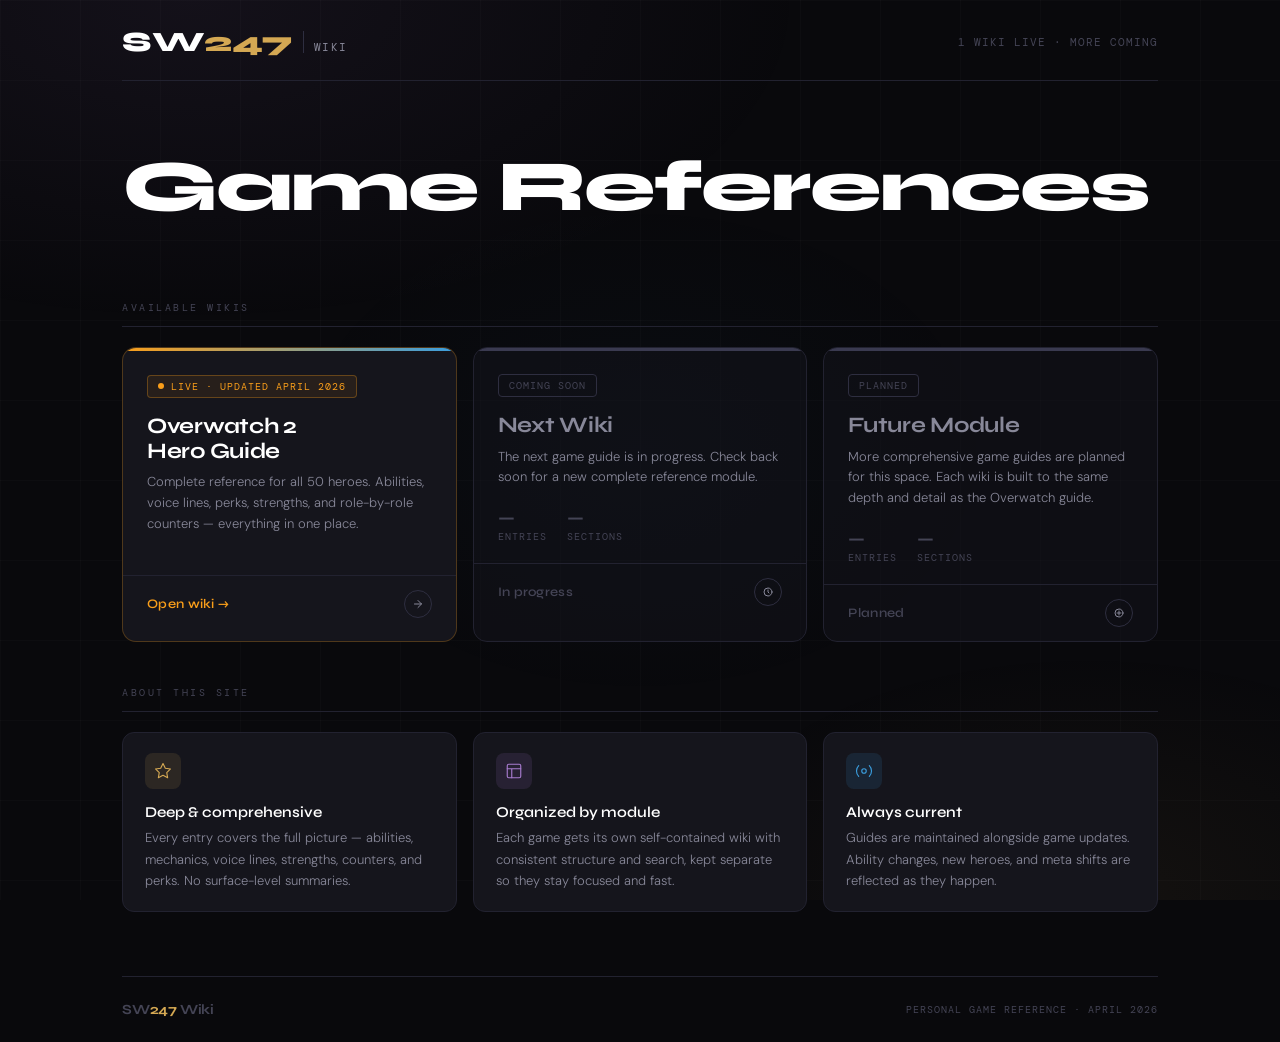
==== index.html @ a2075c65 "Rename sw247-wiki-hub.html to index.html rename hub to index" ====
<!DOCTYPE html>
<html lang="en">
<head>
<meta charset="UTF-8">
<meta name="viewport" content="width=device-width, initial-scale=1.0">
<title>SW247 Wiki — Game Guides Hub</title>
<link rel="preconnect" href="https://fonts.googleapis.com">
<link href="https://fonts.googleapis.com/css2?family=Syne:wght@400;500;600;700;800&family=DM+Sans:ital,wght@0,300;0,400;0,500;1,300;1,400&family=DM+Mono:wght@400;500&display=swap" rel="stylesheet">
<style>
*,*::before,*::after{box-sizing:border-box;margin:0;padding:0}

:root{
  --bg:#09090c;
  --surface:#111116;
  --card:#15151c;
  --card-hover:#1a1a24;
  --border:#222230;
  --border2:#2e2e40;
  --text:#e2e2ec;
  --muted:#888899;
  --faint:#444455;
  --accent:#d4a853;
  --accent2:#a87cd0;

  /* game colors */
  --ow-orange:#f99e1a;
  --ow-blue:#3b9ede;
  --coming-soon:#3a3a50;
}

body{
  font-family:'DM Sans',sans-serif;
  background:var(--bg);
  color:var(--text);
  min-height:100vh;
  overflow-x:hidden;
}

/* ── BACKGROUND TEXTURE ── */
body::before{
  content:'';
  position:fixed;
  inset:0;
  background:
    radial-gradient(ellipse 80% 60% at 15% 0%, rgba(168,124,208,0.07) 0%, transparent 60%),
    radial-gradient(ellipse 60% 50% at 85% 100%, rgba(212,168,83,0.06) 0%, transparent 55%),
    radial-gradient(ellipse 40% 40% at 50% 50%, rgba(59,158,222,0.03) 0%, transparent 70%);
  pointer-events:none;
  z-index:0;
}

/* ── GRID LINES ── */
body::after{
  content:'';
  position:fixed;
  inset:0;
  background-image:
    linear-gradient(rgba(255,255,255,0.018) 1px, transparent 1px),
    linear-gradient(90deg, rgba(255,255,255,0.018) 1px, transparent 1px);
  background-size:80px 80px;
  pointer-events:none;
  z-index:0;
}

/* ── LAYOUT ── */
.wrap{
  position:relative;
  z-index:1;
  max-width:1100px;
  margin:0 auto;
  padding:0 32px;
}

/* ── HEADER ── */
.site-header{
  border-bottom:1px solid var(--border);
  padding:28px 0 24px;
  display:flex;
  align-items:center;
  justify-content:space-between;
  gap:24px;
  flex-wrap:wrap;
}

.logo{
  display:flex;
  align-items:baseline;
  gap:10px;
}

.logo-mark{
  font-family:'Syne',sans-serif;
  font-size:28px;
  font-weight:800;
  letter-spacing:-0.5px;
  color:#fff;
  line-height:1;
}

.logo-mark span{
  color:var(--accent);
}

.logo-divider{
  width:1px;
  height:22px;
  background:var(--border2);
  align-self:center;
}

.logo-subtitle{
  font-family:'DM Mono',monospace;
  font-size:11px;
  font-weight:400;
  color:var(--muted);
  letter-spacing:1.5px;
  text-transform:uppercase;
}

.header-meta{
  display:flex;
  align-items:center;
  gap:20px;
}

.wiki-count{
  font-family:'DM Mono',monospace;
  font-size:11px;
  color:var(--faint);
  letter-spacing:1px;
  text-transform:uppercase;
}

/* ── HERO SECTION ── */
.hero{
  padding:72px 0 56px;
  position:relative;
}

.hero-eyebrow{
  font-family:'DM Mono',monospace;
  font-size:11px;
  letter-spacing:2px;
  text-transform:uppercase;
  color:var(--accent);
  margin-bottom:20px;
}

.hero-heading{
  font-family:'Syne',sans-serif;
  font-size:clamp(42px, 6vw, 72px);
  font-weight:800;
  line-height:0.95;
  letter-spacing:-2px;
  color:#fff;
  margin-bottom:24px;
}

.hero-heading em{
  font-style:normal;
  color:var(--muted);
}

.hero-body{
  font-size:16px;
  color:var(--muted);
  max-width:520px;
  line-height:1.7;
  font-weight:300;
}

/* ── SECTION LABEL ── */
.section-label{
  font-family:'DM Mono',monospace;
  font-size:10px;
  letter-spacing:2.5px;
  text-transform:uppercase;
  color:var(--faint);
  margin-bottom:20px;
  padding-bottom:12px;
  border-bottom:1px solid var(--border);
  display:flex;
  align-items:center;
  gap:12px;
}

.section-label::after{
  content:'';
  flex:1;
}

/* ── WIKI GRID ── */
.wikis-section{
  padding-bottom:32px;
}

.wiki-grid{
  display:grid;
  grid-template-columns:repeat(auto-fill, minmax(300px, 1fr));
  gap:16px;
}

/* ── WIKI CARD (active) ── */
.wiki-card{
  background:var(--card);
  border:1px solid var(--border);
  border-radius:14px;
  overflow:hidden;
  text-decoration:none;
  display:block;
  transition:border-color 0.2s, transform 0.2s, background 0.2s;
  position:relative;
  cursor:pointer;
}

.wiki-card:hover{
  background:var(--card-hover);
  transform:translateY(-3px);
}

.wiki-card--ow{
  border-color:rgba(249,158,26,0.25);
}

.wiki-card--ow:hover{
  border-color:rgba(249,158,26,0.55);
}

.wiki-card--ow .card-accent-bar{
  background:linear-gradient(90deg, var(--ow-orange), var(--ow-blue));
}

.card-accent-bar{
  height:3px;
  width:100%;
}

.card-inner{
  padding:22px 24px 20px;
}

.card-game-tag{
  display:inline-flex;
  align-items:center;
  gap:7px;
  font-family:'DM Mono',monospace;
  font-size:10px;
  letter-spacing:1px;
  text-transform:uppercase;
  padding:4px 10px;
  border-radius:4px;
  border:1px solid;
  margin-bottom:16px;
}

.card-game-tag--ow{
  color:var(--ow-orange);
  border-color:rgba(249,158,26,0.3);
  background:rgba(249,158,26,0.08);
}

.tag-dot{
  width:6px;
  height:6px;
  border-radius:50%;
  background:currentColor;
  animation:pulse 2.2s ease-in-out infinite;
}

@keyframes pulse{
  0%,100%{opacity:1;transform:scale(1)}
  50%{opacity:0.5;transform:scale(0.75)}
}

.card-title{
  font-family:'Syne',sans-serif;
  font-size:22px;
  font-weight:700;
  color:#fff;
  line-height:1.15;
  letter-spacing:-0.3px;
  margin-bottom:8px;
}

.card-description{
  font-size:13px;
  color:var(--muted);
  line-height:1.6;
  font-weight:300;
  margin-bottom:20px;
}

.card-stats{
  display:flex;
  gap:20px;
  flex-wrap:wrap;
}

.card-stat{
  display:flex;
  flex-direction:column;
  gap:2px;
}

.card-stat-value{
  font-family:'Syne',sans-serif;
  font-size:20px;
  font-weight:700;
  color:#fff;
  line-height:1;
}

.card-stat-label{
  font-family:'DM Mono',monospace;
  font-size:10px;
  letter-spacing:1px;
  text-transform:uppercase;
  color:var(--faint);
}

.card-footer{
  border-top:1px solid var(--border);
  padding:14px 24px;
  display:flex;
  align-items:center;
  justify-content:space-between;
}

.card-cta{
  font-family:'Syne',sans-serif;
  font-size:13px;
  font-weight:600;
  letter-spacing:0.3px;
}

.wiki-card--ow .card-cta{
  color:var(--ow-orange);
}

.card-arrow{
  width:28px;
  height:28px;
  border-radius:50%;
  border:1px solid var(--border2);
  display:flex;
  align-items:center;
  justify-content:center;
  transition:border-color 0.2s, transform 0.2s;
}

.wiki-card:hover .card-arrow{
  transform:translate(2px, -2px);
}

.wiki-card--ow:hover .card-arrow{
  border-color:rgba(249,158,26,0.4);
}

.card-arrow svg{
  width:12px;
  height:12px;
  stroke:var(--muted);
  fill:none;
  stroke-width:2;
  stroke-linecap:round;
  stroke-linejoin:round;
}

/* ── COMING SOON CARDS ── */
.wiki-card--soon{
  background:rgba(21,21,28,0.5);
  border-color:var(--border);
  cursor:default;
  pointer-events:none;
}

.wiki-card--soon:hover{
  transform:none;
  background:rgba(21,21,28,0.5);
}

.wiki-card--soon .card-accent-bar{
  background:var(--coming-soon);
}

.soon-badge{
  display:inline-flex;
  align-items:center;
  gap:7px;
  font-family:'DM Mono',monospace;
  font-size:10px;
  letter-spacing:1px;
  text-transform:uppercase;
  padding:4px 10px;
  border-radius:4px;
  border:1px solid var(--border2);
  color:var(--faint);
  background:transparent;
  margin-bottom:16px;
}

.wiki-card--soon .card-title{
  color:var(--muted);
}

.wiki-card--soon .card-stat-value{
  color:var(--faint);
}

.wiki-card--soon .card-cta{
  color:var(--faint);
}

/* ── ABOUT SECTION ── */
.about-section{
  padding:12px 0 64px;
}

.about-grid{
  display:grid;
  grid-template-columns:1fr 1fr 1fr;
  gap:16px;
}

@media(max-width:680px){
  .about-grid{grid-template-columns:1fr}
}

.about-block{
  background:var(--card);
  border:1px solid var(--border);
  border-radius:12px;
  padding:20px 22px;
}

.about-icon{
  width:36px;
  height:36px;
  border-radius:8px;
  display:flex;
  align-items:center;
  justify-content:center;
  margin-bottom:14px;
}

.about-icon svg{
  width:18px;
  height:18px;
  stroke:currentColor;
  fill:none;
  stroke-width:1.5;
  stroke-linecap:round;
  stroke-linejoin:round;
}

.about-icon--gold{background:rgba(212,168,83,0.12);color:var(--accent)}
.about-icon--purple{background:rgba(168,124,208,0.12);color:var(--accent2)}
.about-icon--blue{background:rgba(59,158,222,0.12);color:var(--ow-blue)}

.about-title{
  font-family:'Syne',sans-serif;
  font-size:15px;
  font-weight:600;
  color:#fff;
  margin-bottom:6px;
}

.about-body{
  font-size:13px;
  color:var(--muted);
  line-height:1.65;
  font-weight:300;
}

/* ── FOOTER ── */
footer{
  border-top:1px solid var(--border);
  padding:24px 0;
  display:flex;
  align-items:center;
  justify-content:space-between;
  flex-wrap:wrap;
  gap:12px;
}

.footer-brand{
  font-family:'Syne',sans-serif;
  font-size:14px;
  font-weight:700;
  color:var(--faint);
  letter-spacing:-0.2px;
}

.footer-brand span{color:var(--accent)}

.footer-note{
  font-family:'DM Mono',monospace;
  font-size:10px;
  letter-spacing:1px;
  text-transform:uppercase;
  color:var(--faint);
}

/* ── SCROLL REVEAL ── */
.reveal{
  opacity:0;
  transform:translateY(20px);
  transition:opacity 0.5s ease, transform 0.5s ease;
}

.reveal.visible{
  opacity:1;
  transform:none;
}

/* stagger delays */
.reveal:nth-child(1){transition-delay:0s}
.reveal:nth-child(2){transition-delay:0.07s}
.reveal:nth-child(3){transition-delay:0.14s}
.reveal:nth-child(4){transition-delay:0.21s}
.reveal:nth-child(5){transition-delay:0.28s}
.reveal:nth-child(6){transition-delay:0.35s}

</style>
</head>
<body>

<div class="wrap">

  <!-- HEADER -->
  <header class="site-header">
    <div class="logo">
      <div class="logo-mark">SW<span>247</span></div>
      <div class="logo-divider"></div>
      <div class="logo-subtitle">Wiki</div>
    </div>
    <div class="header-meta">
      <div class="wiki-count">1 wiki live · more coming</div>
    </div>
  </header>

  <!-- HERO -->
  <section class="hero">
    <h1 class="hero-heading">Game References</h1>
  </section>

  <!-- WIKIS -->
  <section class="wikis-section">
    <div class="section-label">Available Wikis</div>

    <div class="wiki-grid">

      <!-- OVERWATCH — LIVE -->
      <a class="wiki-card wiki-card--ow reveal" href="overwatch_hero_guide_full.html">
        <div class="card-accent-bar"></div>
        <div class="card-inner">
          <div class="card-game-tag card-game-tag--ow">
            <span class="tag-dot"></span>
            Live · Updated April 2026
          </div>
          <div class="card-title">Overwatch 2<br>Hero Guide</div>
          <div class="card-description">Complete reference for all 50 heroes. Abilities, voice lines, perks, strengths, and role-by-role counters — everything in one place.</div>
        </div>
        <div class="card-footer">
          <span class="card-cta">Open wiki →</span>
          <div class="card-arrow">
            <svg viewBox="0 0 24 24"><line x1="5" y1="12" x2="19" y2="12"/><polyline points="12 5 19 12 12 19"/></svg>
          </div>
        </div>
      </a>

      <!-- COMING SOON SLOTS -->
      <div class="wiki-card wiki-card--soon reveal">
        <div class="card-accent-bar"></div>
        <div class="card-inner">
          <div class="soon-badge">Coming soon</div>
          <div class="card-title">Next Wiki</div>
          <div class="card-description">The next game guide is in progress. Check back soon for a new complete reference module.</div>
          <div class="card-stats">
            <div class="card-stat">
              <span class="card-stat-value">—</span>
              <span class="card-stat-label">Entries</span>
            </div>
            <div class="card-stat">
              <span class="card-stat-value">—</span>
              <span class="card-stat-label">Sections</span>
            </div>
          </div>
        </div>
        <div class="card-footer">
          <span class="card-cta">In progress</span>
          <div class="card-arrow">
            <svg viewBox="0 0 24 24"><circle cx="12" cy="12" r="8"/><polyline points="12 8 12 12 14 14"/></svg>
          </div>
        </div>
      </div>

      <div class="wiki-card wiki-card--soon reveal">
        <div class="card-accent-bar"></div>
        <div class="card-inner">
          <div class="soon-badge">Planned</div>
          <div class="card-title">Future Module</div>
          <div class="card-description">More comprehensive game guides are planned for this space. Each wiki is built to the same depth and detail as the Overwatch guide.</div>
          <div class="card-stats">
            <div class="card-stat">
              <span class="card-stat-value">—</span>
              <span class="card-stat-label">Entries</span>
            </div>
            <div class="card-stat">
              <span class="card-stat-value">—</span>
              <span class="card-stat-label">Sections</span>
            </div>
          </div>
        </div>
        <div class="card-footer">
          <span class="card-cta">Planned</span>
          <div class="card-arrow">
            <svg viewBox="0 0 24 24"><circle cx="12" cy="12" r="8"/><line x1="12" y1="8" x2="12" y2="16"/><line x1="8" y1="12" x2="16" y2="12"/></svg>
          </div>
        </div>
      </div>

    </div>
  </section>

  <!-- ABOUT -->
  <section class="about-section">
    <div class="section-label">About this site</div>
    <div class="about-grid">

      <div class="about-block reveal">
        <div class="about-icon about-icon--gold">
          <svg viewBox="0 0 24 24"><path d="M12 2L15.09 8.26L22 9.27L17 14.14L18.18 21.02L12 17.77L5.82 21.02L7 14.14L2 9.27L8.91 8.26L12 2Z"/></svg>
        </div>
        <div class="about-title">Deep & comprehensive</div>
        <div class="about-body">Every entry covers the full picture — abilities, mechanics, voice lines, strengths, counters, and perks. No surface-level summaries.</div>
      </div>

      <div class="about-block reveal">
        <div class="about-icon about-icon--purple">
          <svg viewBox="0 0 24 24"><rect x="3" y="3" width="18" height="18" rx="2"/><path d="M3 9h18M9 21V9"/></svg>
        </div>
        <div class="about-title">Organized by module</div>
        <div class="about-body">Each game gets its own self-contained wiki with consistent structure and search, kept separate so they stay focused and fast.</div>
      </div>

      <div class="about-block reveal">
        <div class="about-icon about-icon--blue">
          <svg viewBox="0 0 24 24"><circle cx="12" cy="12" r="3"/><path d="M19.07 4.93a10 10 0 0 1 0 14.14M4.93 4.93a10 10 0 0 0 0 14.14"/></svg>
        </div>
        <div class="about-title">Always current</div>
        <div class="about-body">Guides are maintained alongside game updates. Ability changes, new heroes, and meta shifts are reflected as they happen.</div>
      </div>

    </div>
  </section>

  <!-- FOOTER -->
  <footer>
    <div class="footer-brand">SW<span>247</span> Wiki</div>
    <div class="footer-note">Personal game reference · April 2026</div>
  </footer>

</div><!-- /wrap -->

<script>
const obs = new IntersectionObserver(entries => {
  entries.forEach(e => {
    if(e.isIntersecting) e.target.classList.add('visible');
  });
},{threshold:0.1});
document.querySelectorAll('.reveal').forEach(el => obs.observe(el));
</script>

</body>
</html>
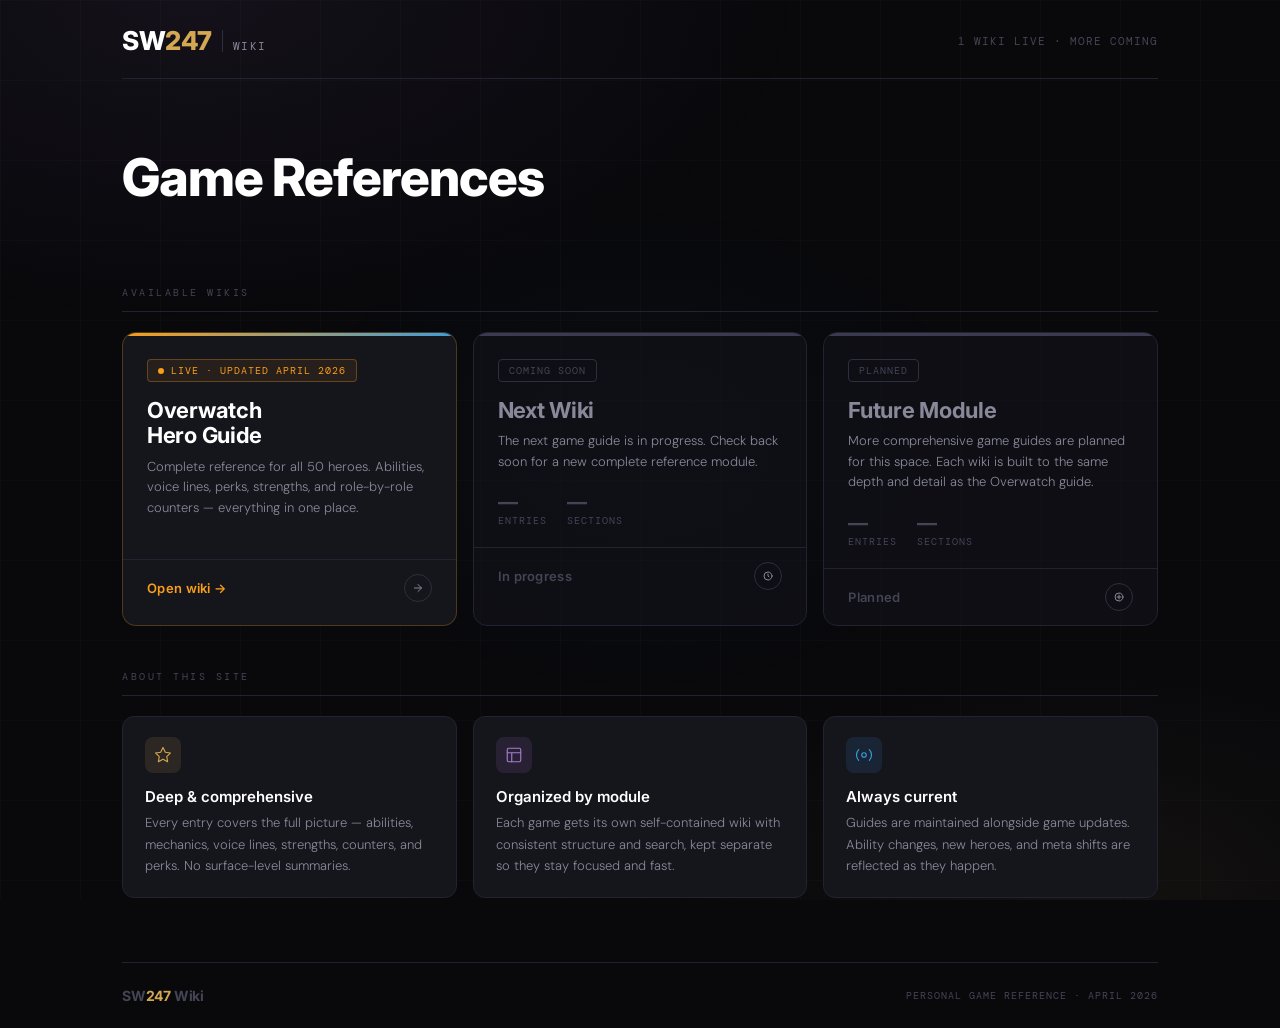
==== commit f0e20f4c: "Update index.html" ====
--- a/index.html
+++ b/index.html
@@ -5,7 +5,7 @@
 <meta name="viewport" content="width=device-width, initial-scale=1.0">
 <title>SW247 Wiki — Game Guides Hub</title>
 <link rel="preconnect" href="https://fonts.googleapis.com">
-<link href="https://fonts.googleapis.com/css2?family=Syne:wght@400;500;600;700;800&family=DM+Sans:ital,wght@0,300;0,400;0,500;1,300;1,400&family=DM+Mono:wght@400;500&display=swap" rel="stylesheet">
+<link href="https://fonts.googleapis.com/css2?family=Inter:wght@400;500;600;700;800&family=DM+Sans:ital,wght@0,300;0,400;0,500;1,300;1,400&family=DM+Mono:wght@400;500&display=swap" rel="stylesheet">
 <style>
 *,*::before,*::after{box-sizing:border-box;margin:0;padding:0}
 
@@ -89,8 +89,8 @@
 }
 
 .logo-mark{
-  font-family:'Syne',sans-serif;
-  font-size:28px;
+  font-family:'Inter',sans-serif;
+  font-size:26px;
   font-weight:800;
   letter-spacing:-0.5px;
   color:#fff;
@@ -147,11 +147,11 @@
 }
 
 .hero-heading{
-  font-family:'Syne',sans-serif;
-  font-size:clamp(42px, 6vw, 72px);
+  font-family:'Inter',sans-serif;
+  font-size:clamp(32px, 4.5vw, 52px);
   font-weight:800;
-  line-height:0.95;
-  letter-spacing:-2px;
+  line-height:1.05;
+  letter-spacing:-1px;
   color:#fff;
   margin-bottom:24px;
 }
@@ -273,7 +273,7 @@
 }
 
 .card-title{
-  font-family:'Syne',sans-serif;
+  font-family:'Inter',sans-serif;
   font-size:22px;
   font-weight:700;
   color:#fff;
@@ -303,7 +303,7 @@
 }
 
 .card-stat-value{
-  font-family:'Syne',sans-serif;
+  font-family:'Inter',sans-serif;
   font-size:20px;
   font-weight:700;
   color:#fff;
@@ -327,7 +327,7 @@
 }
 
 .card-cta{
-  font-family:'Syne',sans-serif;
+  font-family:'Inter',sans-serif;
   font-size:13px;
   font-weight:600;
   letter-spacing:0.3px;
@@ -458,7 +458,7 @@
 .about-icon--blue{background:rgba(59,158,222,0.12);color:var(--ow-blue)}
 
 .about-title{
-  font-family:'Syne',sans-serif;
+  font-family:'Inter',sans-serif;
   font-size:15px;
   font-weight:600;
   color:#fff;
@@ -484,7 +484,7 @@
 }
 
 .footer-brand{
-  font-family:'Syne',sans-serif;
+  font-family:'Inter',sans-serif;
   font-size:14px;
   font-weight:700;
   color:var(--faint);
@@ -558,7 +558,7 @@
             <span class="tag-dot"></span>
             Live · Updated April 2026
           </div>
-          <div class="card-title">Overwatch 2<br>Hero Guide</div>
+          <div class="card-title">Overwatch<br>Hero Guide</div>
           <div class="card-description">Complete reference for all 50 heroes. Abilities, voice lines, perks, strengths, and role-by-role counters — everything in one place.</div>
         </div>
         <div class="card-footer">
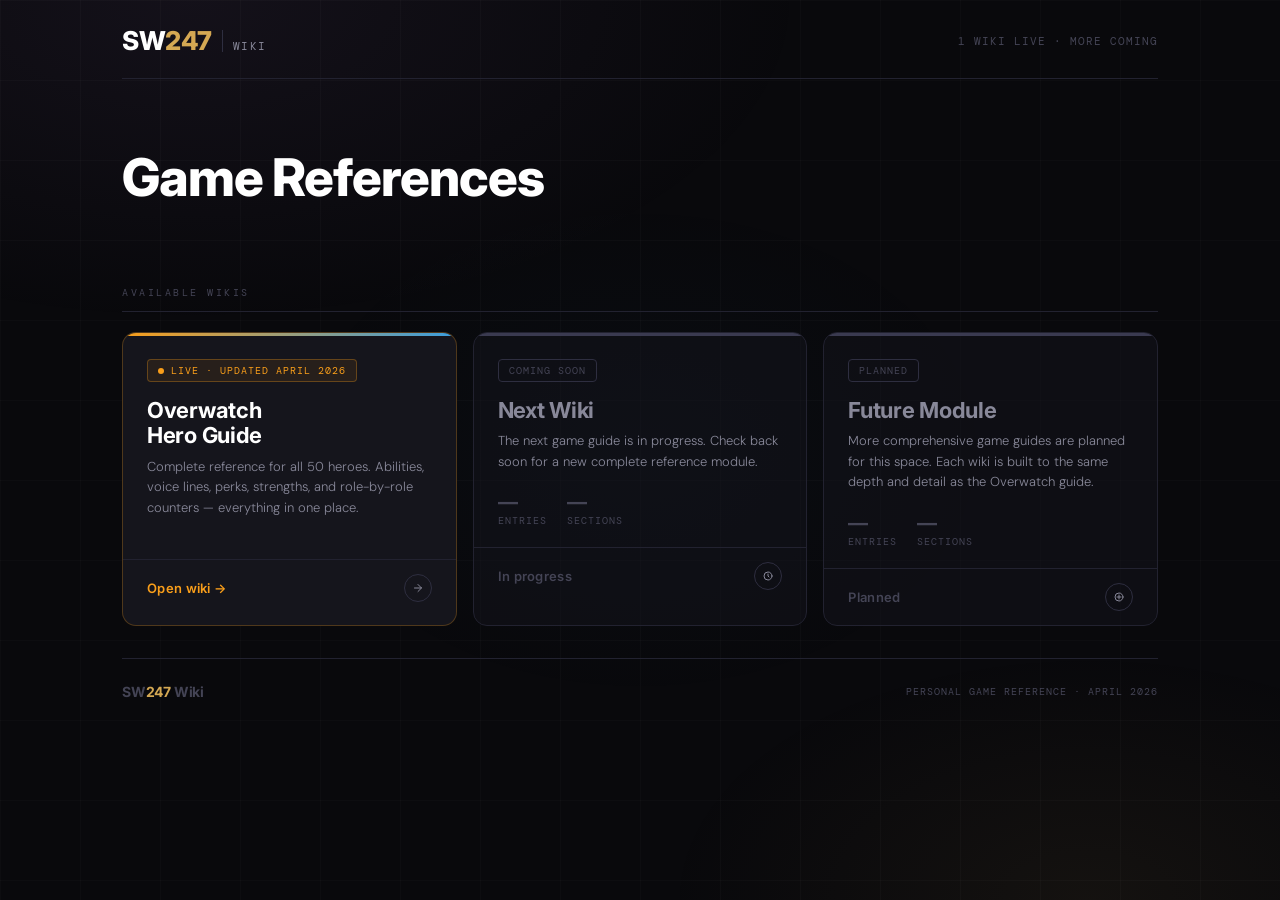
==== commit 93568dfe: "Update index.html" ====
--- a/index.html
+++ b/index.html
@@ -623,37 +623,6 @@
     </div>
   </section>
 
-  <!-- ABOUT -->
-  <section class="about-section">
-    <div class="section-label">About this site</div>
-    <div class="about-grid">
-
-      <div class="about-block reveal">
-        <div class="about-icon about-icon--gold">
-          <svg viewBox="0 0 24 24"><path d="M12 2L15.09 8.26L22 9.27L17 14.14L18.18 21.02L12 17.77L5.82 21.02L7 14.14L2 9.27L8.91 8.26L12 2Z"/></svg>
-        </div>
-        <div class="about-title">Deep & comprehensive</div>
-        <div class="about-body">Every entry covers the full picture — abilities, mechanics, voice lines, strengths, counters, and perks. No surface-level summaries.</div>
-      </div>
-
-      <div class="about-block reveal">
-        <div class="about-icon about-icon--purple">
-          <svg viewBox="0 0 24 24"><rect x="3" y="3" width="18" height="18" rx="2"/><path d="M3 9h18M9 21V9"/></svg>
-        </div>
-        <div class="about-title">Organized by module</div>
-        <div class="about-body">Each game gets its own self-contained wiki with consistent structure and search, kept separate so they stay focused and fast.</div>
-      </div>
-
-      <div class="about-block reveal">
-        <div class="about-icon about-icon--blue">
-          <svg viewBox="0 0 24 24"><circle cx="12" cy="12" r="3"/><path d="M19.07 4.93a10 10 0 0 1 0 14.14M4.93 4.93a10 10 0 0 0 0 14.14"/></svg>
-        </div>
-        <div class="about-title">Always current</div>
-        <div class="about-body">Guides are maintained alongside game updates. Ability changes, new heroes, and meta shifts are reflected as they happen.</div>
-      </div>
-
-    </div>
-  </section>
 
   <!-- FOOTER -->
   <footer>
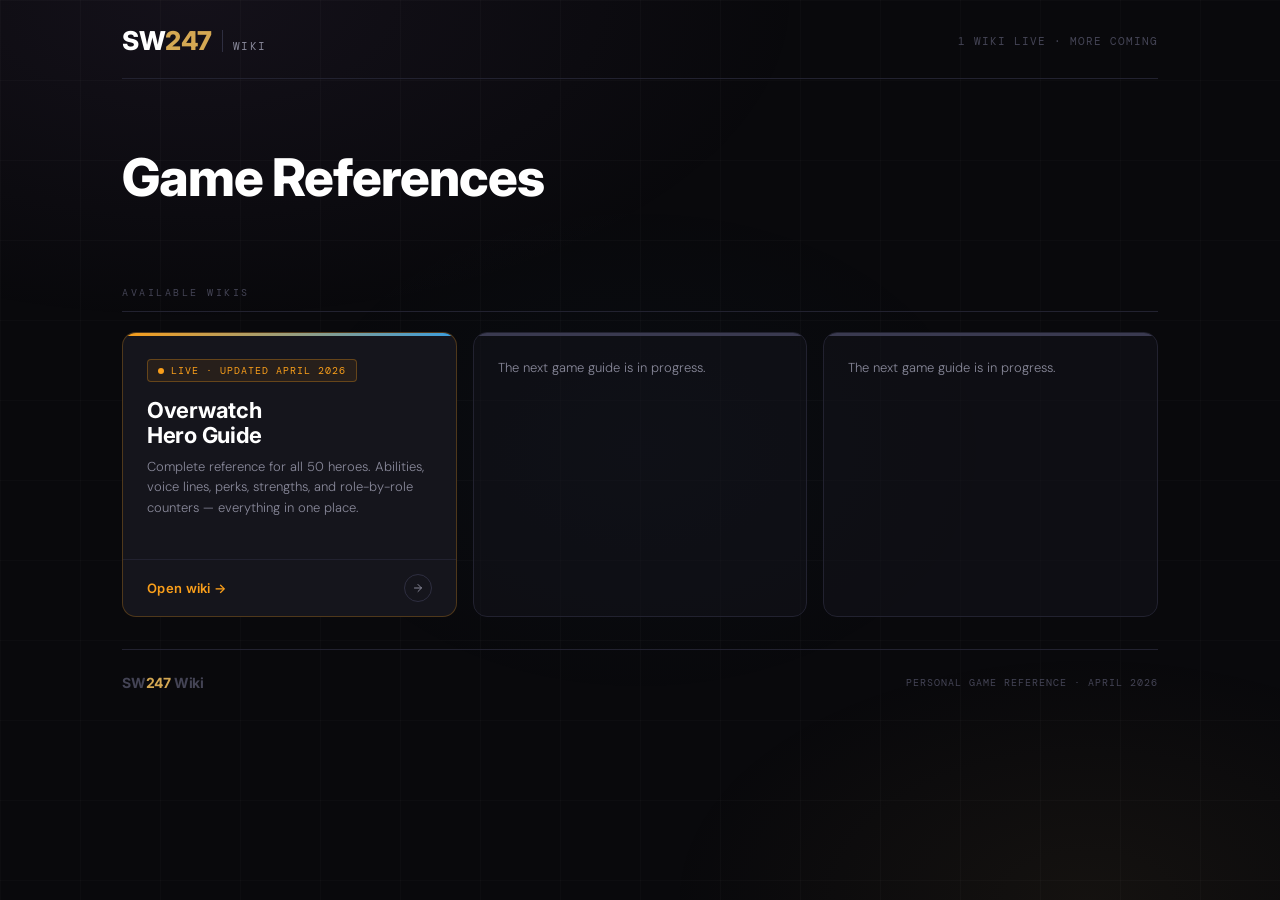
==== commit f2a145d3: "Update index.html" ====
--- a/index.html
+++ b/index.html
@@ -573,50 +573,14 @@
       <div class="wiki-card wiki-card--soon reveal">
         <div class="card-accent-bar"></div>
         <div class="card-inner">
-          <div class="soon-badge">Coming soon</div>
-          <div class="card-title">Next Wiki</div>
-          <div class="card-description">The next game guide is in progress. Check back soon for a new complete reference module.</div>
-          <div class="card-stats">
-            <div class="card-stat">
-              <span class="card-stat-value">—</span>
-              <span class="card-stat-label">Entries</span>
-            </div>
-            <div class="card-stat">
-              <span class="card-stat-value">—</span>
-              <span class="card-stat-label">Sections</span>
-            </div>
-          </div>
-        </div>
-        <div class="card-footer">
-          <span class="card-cta">In progress</span>
-          <div class="card-arrow">
-            <svg viewBox="0 0 24 24"><circle cx="12" cy="12" r="8"/><polyline points="12 8 12 12 14 14"/></svg>
-          </div>
+          <div class="card-description">The next game guide is in progress.</div>
         </div>
       </div>
 
       <div class="wiki-card wiki-card--soon reveal">
         <div class="card-accent-bar"></div>
         <div class="card-inner">
-          <div class="soon-badge">Planned</div>
-          <div class="card-title">Future Module</div>
-          <div class="card-description">More comprehensive game guides are planned for this space. Each wiki is built to the same depth and detail as the Overwatch guide.</div>
-          <div class="card-stats">
-            <div class="card-stat">
-              <span class="card-stat-value">—</span>
-              <span class="card-stat-label">Entries</span>
-            </div>
-            <div class="card-stat">
-              <span class="card-stat-value">—</span>
-              <span class="card-stat-label">Sections</span>
-            </div>
-          </div>
-        </div>
-        <div class="card-footer">
-          <span class="card-cta">Planned</span>
-          <div class="card-arrow">
-            <svg viewBox="0 0 24 24"><circle cx="12" cy="12" r="8"/><line x1="12" y1="8" x2="12" y2="16"/><line x1="8" y1="12" x2="16" y2="12"/></svg>
-          </div>
+          <div class="card-description">The next game guide is in progress.</div>
         </div>
       </div>
 
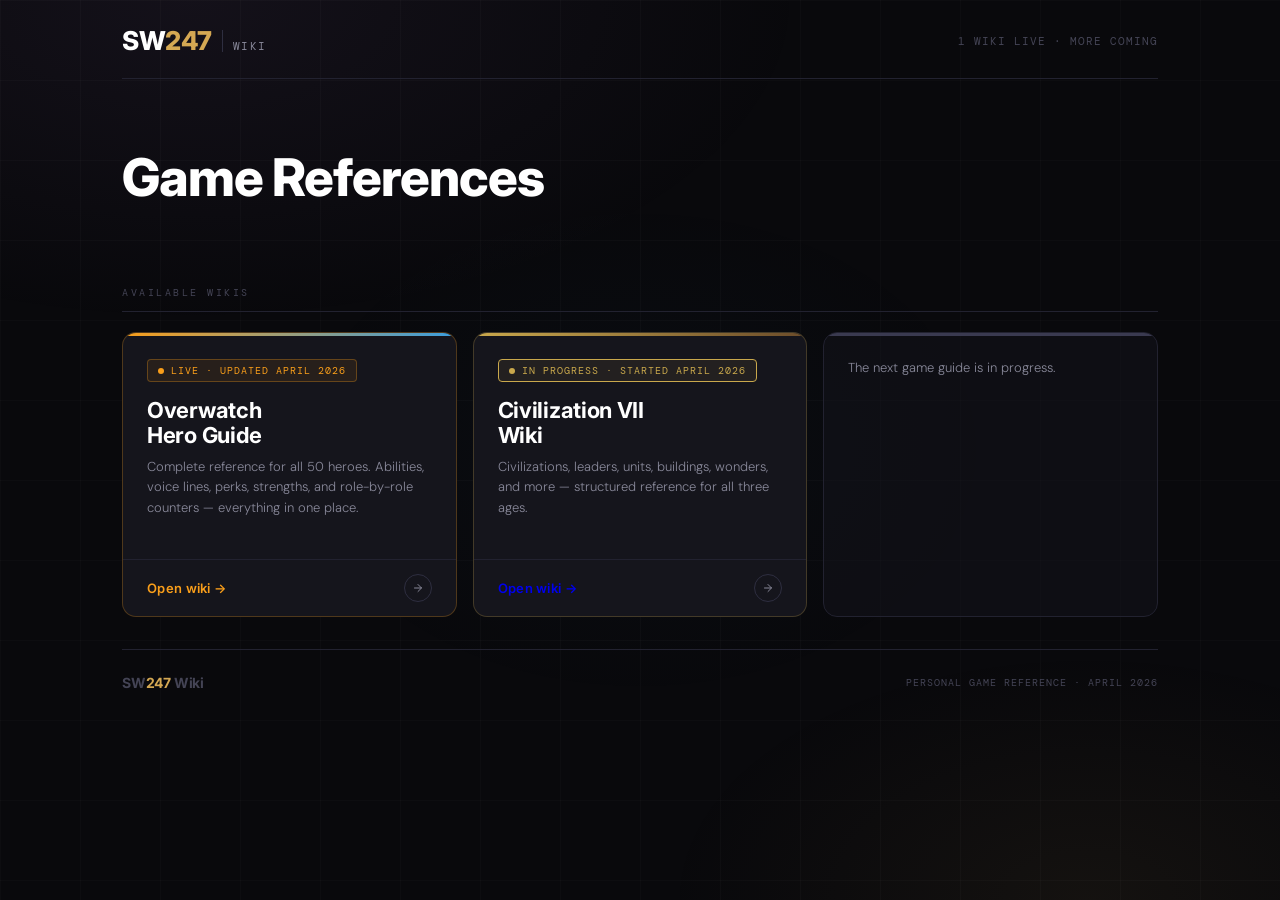
==== commit 3787ba78: "Update index.html Add Civ 7 card" ====
--- a/index.html
+++ b/index.html
@@ -26,6 +26,8 @@
   --ow-orange:#f99e1a;
   --ow-blue:#3b9ede;
   --coming-soon:#3a3a50;
+  --civ-gold:#c9a84c;
+  --civ-brown:#6b4c2a;
 }
 
 body{
@@ -216,6 +218,36 @@
 .wiki-card:hover{
   background:var(--card-hover);
   transform:translateY(-3px);
+}
+
+.wiki-card--civ{
+  border-color:rgba(201,168,76,0.25);
+}
+
+.wiki-card--civ:hover{
+  border-color:rgba(201,168,76,0.55);
+}
+
+.wiki-card--civ .card-accent-bar{
+  background:linear-gradient(90deg, var(--civ-gold), var(--civ-brown));
+}
+
+.card-game-tag--civ{
+  border-color:rgba(201,168,76,0.25);
+  color:var(--civ-gold);
+  background:rgba(201,168,76,0.08);
+}
+
+.wiki-card--civ:hover .card-cta{
+  color:var(--civ-gold);
+}
+
+.wiki-card--civ:hover .card-arrow svg{
+  stroke:var(--civ-gold);
+}
+
+.wiki-card--civ:hover{
+  box-shadow:0 0 0 1px rgba(201,168,76,0.3), 0 20px 60px rgba(0,0,0,0.5), 0 0 80px rgba(201,168,76,0.05);
 }
 
 .wiki-card--ow{
@@ -569,13 +601,24 @@
         </div>
       </a>
 
-      <!-- COMING SOON SLOTS -->
-      <div class="wiki-card wiki-card--soon reveal">
+      <!-- CIV 7 -->
+      <a class="wiki-card wiki-card--civ reveal" href="civ7_wiki.html">
         <div class="card-accent-bar"></div>
         <div class="card-inner">
-          <div class="card-description">The next game guide is in progress.</div>
+          <div class="card-game-tag card-game-tag--civ">
+            <span class="tag-dot"></span>
+            In Progress · Started April 2026
+          </div>
+          <div class="card-title">Civilization VII<br>Wiki</div>
+          <div class="card-description">Civilizations, leaders, units, buildings, wonders, and more — structured reference for all three ages.</div>
         </div>
-      </div>
+        <div class="card-footer">
+          <span class="card-cta">Open wiki →</span>
+          <div class="card-arrow">
+            <svg viewBox="0 0 24 24"><line x1="5" y1="12" x2="19" y2="12"/><polyline points="12 5 19 12 12 19"/></svg>
+          </div>
+        </div>
+      </a>
 
       <div class="wiki-card wiki-card--soon reveal">
         <div class="card-accent-bar"></div>
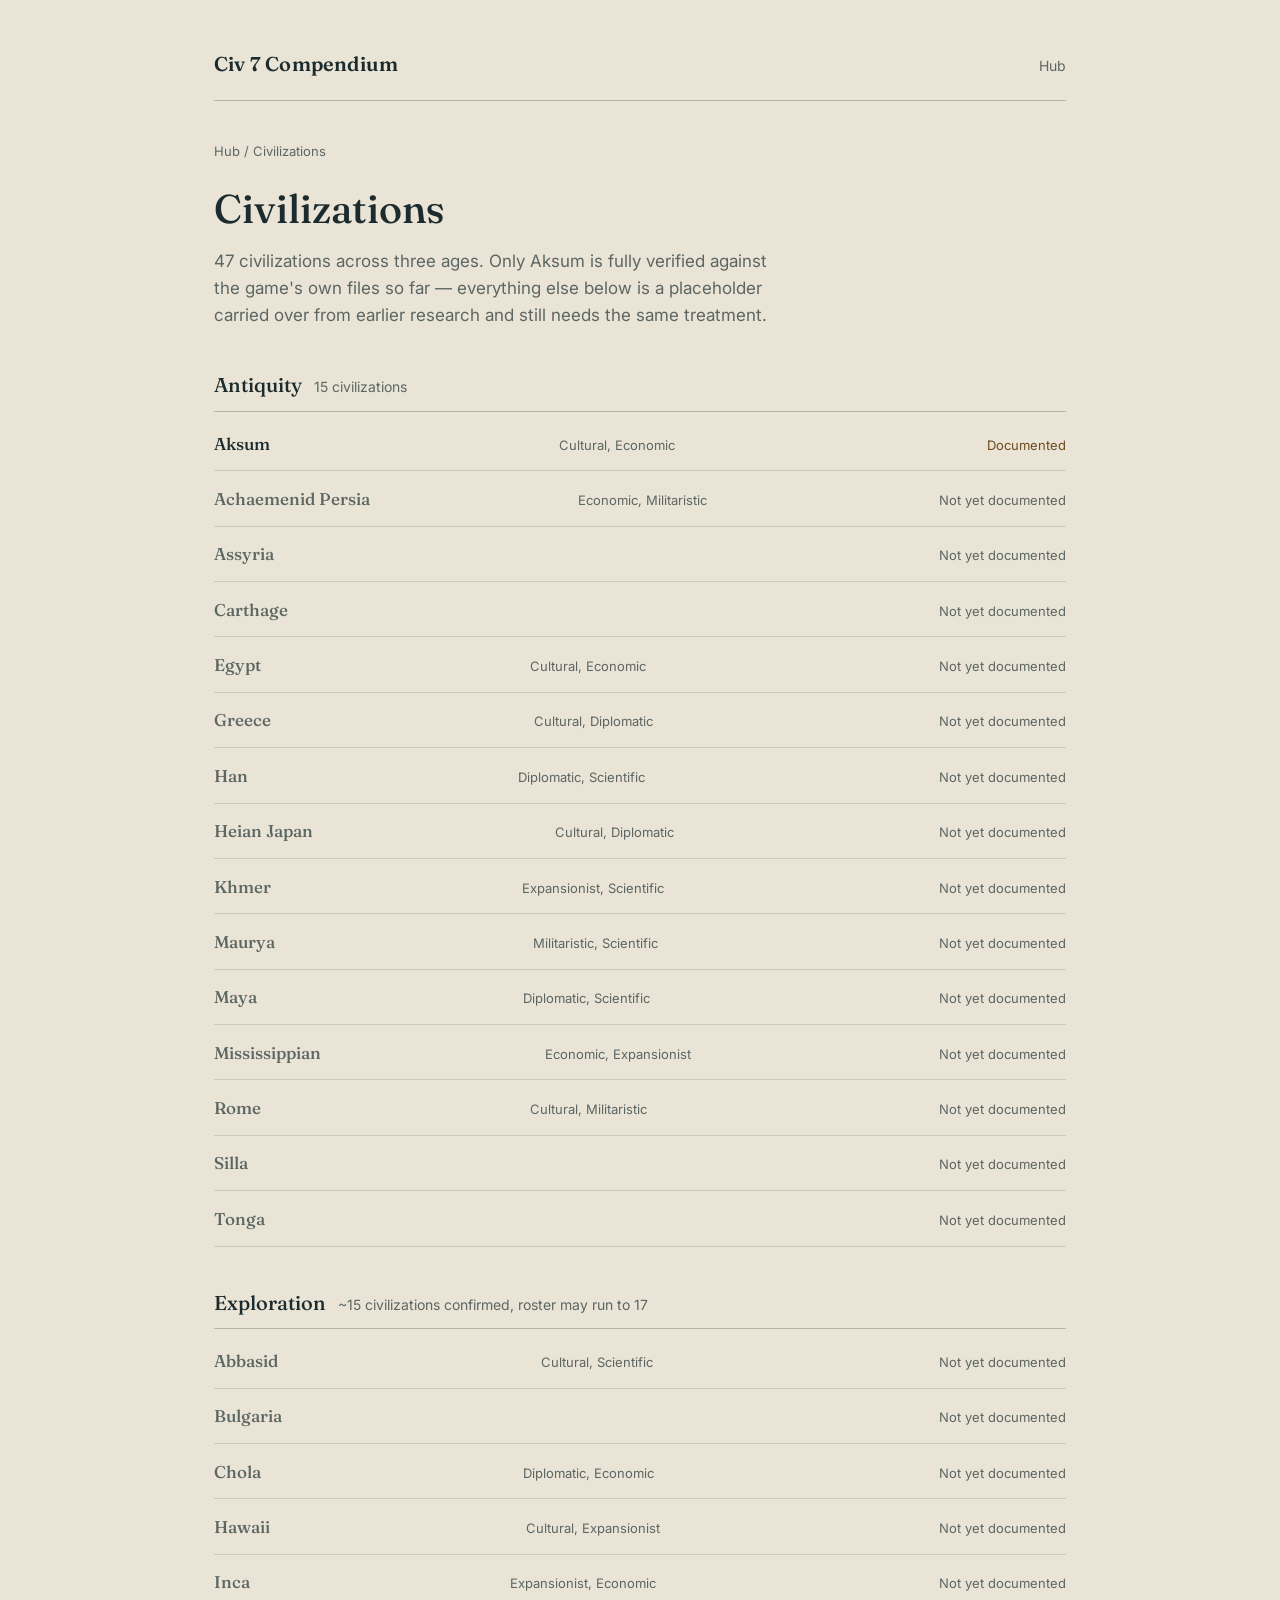
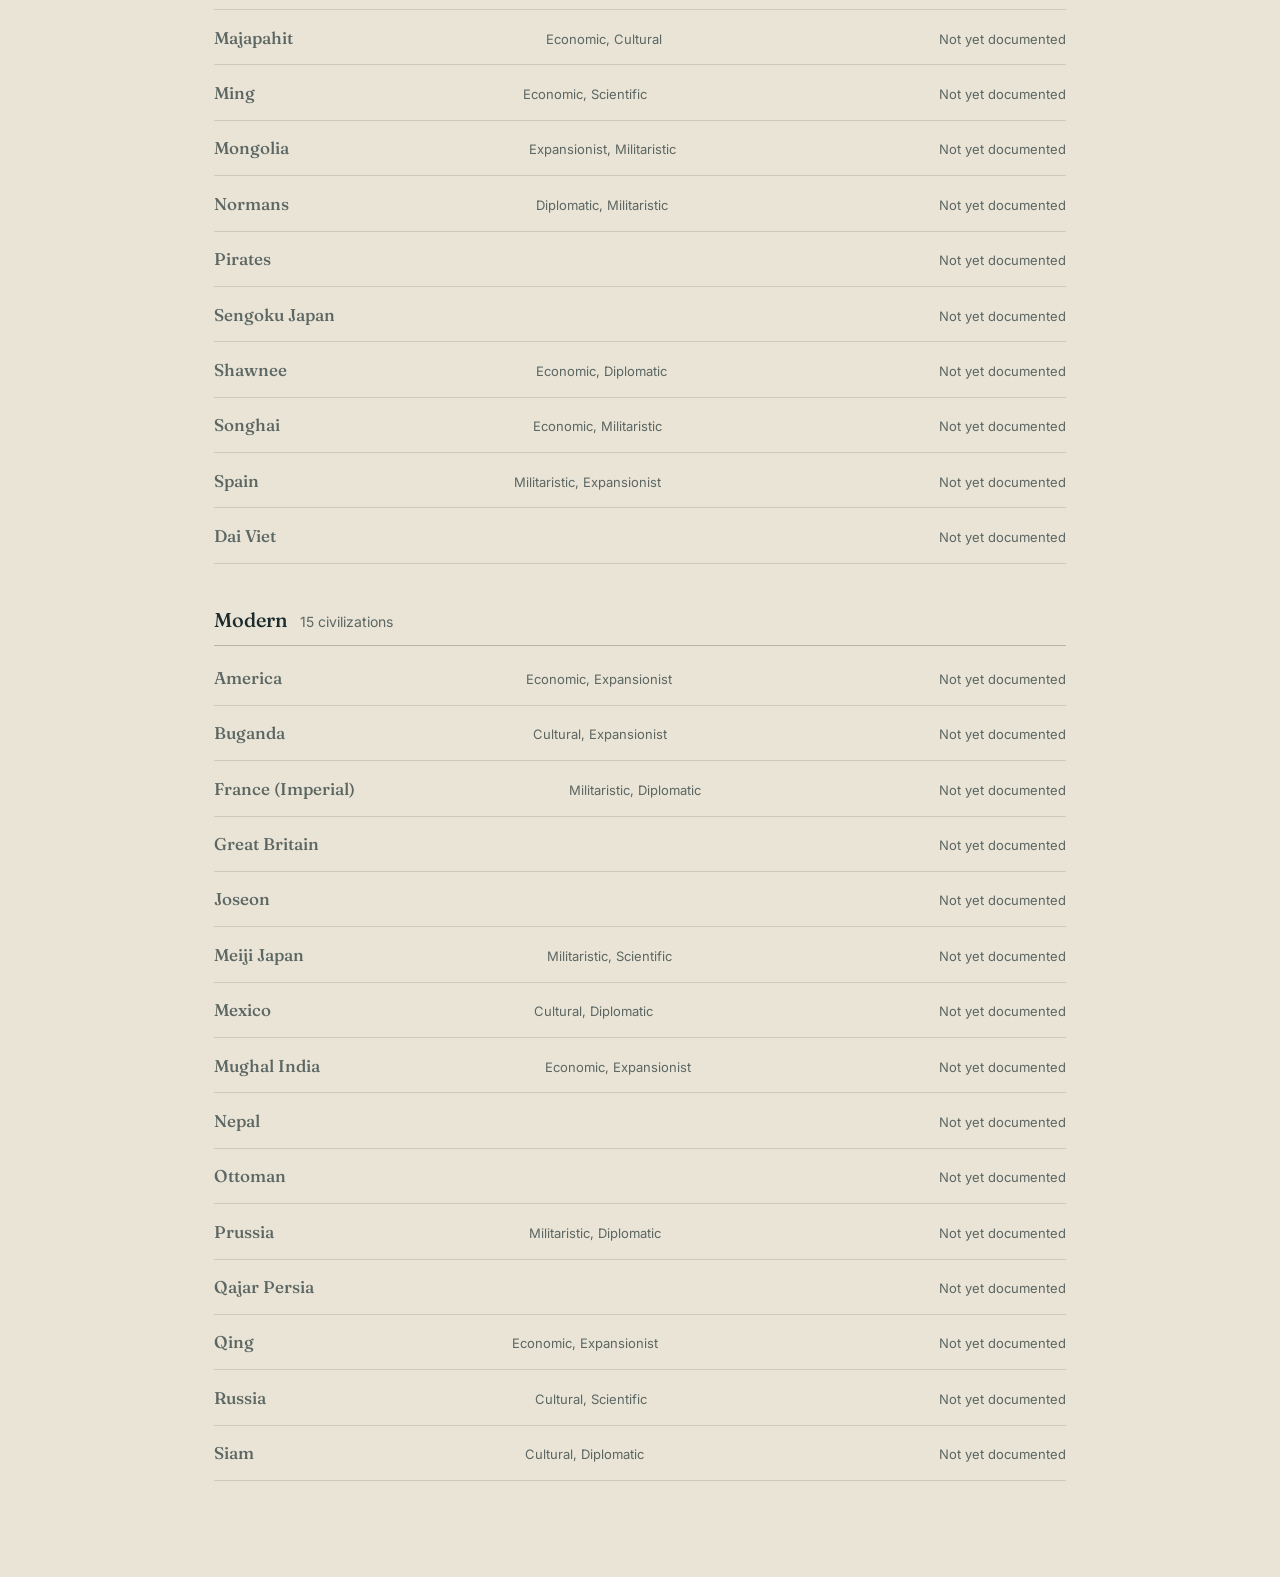
==== commit ed02ec34: "Add files via upload" ====
--- a/index.html
+++ b/index.html
@@ -3,650 +3,93 @@
 <head>
 <meta charset="UTF-8">
 <meta name="viewport" content="width=device-width, initial-scale=1.0">
-<title>SW247 Wiki — Game Guides Hub</title>
-<link rel="preconnect" href="https://fonts.googleapis.com">
-<link href="https://fonts.googleapis.com/css2?family=Inter:wght@400;500;600;700;800&family=DM+Sans:ital,wght@0,300;0,400;0,500;1,300;1,400&family=DM+Mono:wght@400;500&display=swap" rel="stylesheet">
-<style>
-*,*::before,*::after{box-sizing:border-box;margin:0;padding:0}
-
-:root{
-  --bg:#09090c;
-  --surface:#111116;
-  --card:#15151c;
-  --card-hover:#1a1a24;
-  --border:#222230;
-  --border2:#2e2e40;
-  --text:#e2e2ec;
-  --muted:#888899;
-  --faint:#444455;
-  --accent:#d4a853;
-  --accent2:#a87cd0;
-
-  /* game colors */
-  --ow-orange:#f99e1a;
-  --ow-blue:#3b9ede;
-  --coming-soon:#3a3a50;
-  --civ-gold:#c9a84c;
-  --civ-brown:#6b4c2a;
-}
-
-body{
-  font-family:'DM Sans',sans-serif;
-  background:var(--bg);
-  color:var(--text);
-  min-height:100vh;
-  overflow-x:hidden;
-}
-
-/* ── BACKGROUND TEXTURE ── */
-body::before{
-  content:'';
-  position:fixed;
-  inset:0;
-  background:
-    radial-gradient(ellipse 80% 60% at 15% 0%, rgba(168,124,208,0.07) 0%, transparent 60%),
-    radial-gradient(ellipse 60% 50% at 85% 100%, rgba(212,168,83,0.06) 0%, transparent 55%),
-    radial-gradient(ellipse 40% 40% at 50% 50%, rgba(59,158,222,0.03) 0%, transparent 70%);
-  pointer-events:none;
-  z-index:0;
-}
-
-/* ── GRID LINES ── */
-body::after{
-  content:'';
-  position:fixed;
-  inset:0;
-  background-image:
-    linear-gradient(rgba(255,255,255,0.018) 1px, transparent 1px),
-    linear-gradient(90deg, rgba(255,255,255,0.018) 1px, transparent 1px);
-  background-size:80px 80px;
-  pointer-events:none;
-  z-index:0;
-}
-
-/* ── LAYOUT ── */
-.wrap{
-  position:relative;
-  z-index:1;
-  max-width:1100px;
-  margin:0 auto;
-  padding:0 32px;
-}
-
-/* ── HEADER ── */
-.site-header{
-  border-bottom:1px solid var(--border);
-  padding:28px 0 24px;
-  display:flex;
-  align-items:center;
-  justify-content:space-between;
-  gap:24px;
-  flex-wrap:wrap;
-}
-
-.logo{
-  display:flex;
-  align-items:baseline;
-  gap:10px;
-}
-
-.logo-mark{
-  font-family:'Inter',sans-serif;
-  font-size:26px;
-  font-weight:800;
-  letter-spacing:-0.5px;
-  color:#fff;
-  line-height:1;
-}
-
-.logo-mark span{
-  color:var(--accent);
-}
-
-.logo-divider{
-  width:1px;
-  height:22px;
-  background:var(--border2);
-  align-self:center;
-}
-
-.logo-subtitle{
-  font-family:'DM Mono',monospace;
-  font-size:11px;
-  font-weight:400;
-  color:var(--muted);
-  letter-spacing:1.5px;
-  text-transform:uppercase;
-}
-
-.header-meta{
-  display:flex;
-  align-items:center;
-  gap:20px;
-}
-
-.wiki-count{
-  font-family:'DM Mono',monospace;
-  font-size:11px;
-  color:var(--faint);
-  letter-spacing:1px;
-  text-transform:uppercase;
-}
-
-/* ── HERO SECTION ── */
-.hero{
-  padding:72px 0 56px;
-  position:relative;
-}
-
-.hero-eyebrow{
-  font-family:'DM Mono',monospace;
-  font-size:11px;
-  letter-spacing:2px;
-  text-transform:uppercase;
-  color:var(--accent);
-  margin-bottom:20px;
-}
-
-.hero-heading{
-  font-family:'Inter',sans-serif;
-  font-size:clamp(32px, 4.5vw, 52px);
-  font-weight:800;
-  line-height:1.05;
-  letter-spacing:-1px;
-  color:#fff;
-  margin-bottom:24px;
-}
-
-.hero-heading em{
-  font-style:normal;
-  color:var(--muted);
-}
-
-.hero-body{
-  font-size:16px;
-  color:var(--muted);
-  max-width:520px;
-  line-height:1.7;
-  font-weight:300;
-}
-
-/* ── SECTION LABEL ── */
-.section-label{
-  font-family:'DM Mono',monospace;
-  font-size:10px;
-  letter-spacing:2.5px;
-  text-transform:uppercase;
-  color:var(--faint);
-  margin-bottom:20px;
-  padding-bottom:12px;
-  border-bottom:1px solid var(--border);
-  display:flex;
-  align-items:center;
-  gap:12px;
-}
-
-.section-label::after{
-  content:'';
-  flex:1;
-}
-
-/* ── WIKI GRID ── */
-.wikis-section{
-  padding-bottom:32px;
-}
-
-.wiki-grid{
-  display:grid;
-  grid-template-columns:repeat(auto-fill, minmax(300px, 1fr));
-  gap:16px;
-}
-
-/* ── WIKI CARD (active) ── */
-.wiki-card{
-  background:var(--card);
-  border:1px solid var(--border);
-  border-radius:14px;
-  overflow:hidden;
-  text-decoration:none;
-  display:block;
-  transition:border-color 0.2s, transform 0.2s, background 0.2s;
-  position:relative;
-  cursor:pointer;
-}
-
-.wiki-card:hover{
-  background:var(--card-hover);
-  transform:translateY(-3px);
-}
-
-.wiki-card--civ{
-  border-color:rgba(201,168,76,0.25);
-}
-
-.wiki-card--civ:hover{
-  border-color:rgba(201,168,76,0.55);
-}
-
-.wiki-card--civ .card-accent-bar{
-  background:linear-gradient(90deg, var(--civ-gold), var(--civ-brown));
-}
-
-.card-game-tag--civ{
-  border-color:rgba(201,168,76,0.25);
-  color:var(--civ-gold);
-  background:rgba(201,168,76,0.08);
-}
-
-.wiki-card--civ:hover .card-cta{
-  color:var(--civ-gold);
-}
-
-.wiki-card--civ:hover .card-arrow svg{
-  stroke:var(--civ-gold);
-}
-
-.wiki-card--civ:hover{
-  box-shadow:0 0 0 1px rgba(201,168,76,0.3), 0 20px 60px rgba(0,0,0,0.5), 0 0 80px rgba(201,168,76,0.05);
-}
-
-.wiki-card--ow{
-  border-color:rgba(249,158,26,0.25);
-}
-
-.wiki-card--ow:hover{
-  border-color:rgba(249,158,26,0.55);
-}
-
-.wiki-card--ow .card-accent-bar{
-  background:linear-gradient(90deg, var(--ow-orange), var(--ow-blue));
-}
-
-.card-accent-bar{
-  height:3px;
-  width:100%;
-}
-
-.card-inner{
-  padding:22px 24px 20px;
-}
-
-.card-game-tag{
-  display:inline-flex;
-  align-items:center;
-  gap:7px;
-  font-family:'DM Mono',monospace;
-  font-size:10px;
-  letter-spacing:1px;
-  text-transform:uppercase;
-  padding:4px 10px;
-  border-radius:4px;
-  border:1px solid;
-  margin-bottom:16px;
-}
-
-.card-game-tag--ow{
-  color:var(--ow-orange);
-  border-color:rgba(249,158,26,0.3);
-  background:rgba(249,158,26,0.08);
-}
-
-.tag-dot{
-  width:6px;
-  height:6px;
-  border-radius:50%;
-  background:currentColor;
-  animation:pulse 2.2s ease-in-out infinite;
-}
-
-@keyframes pulse{
-  0%,100%{opacity:1;transform:scale(1)}
-  50%{opacity:0.5;transform:scale(0.75)}
-}
-
-.card-title{
-  font-family:'Inter',sans-serif;
-  font-size:22px;
-  font-weight:700;
-  color:#fff;
-  line-height:1.15;
-  letter-spacing:-0.3px;
-  margin-bottom:8px;
-}
-
-.card-description{
-  font-size:13px;
-  color:var(--muted);
-  line-height:1.6;
-  font-weight:300;
-  margin-bottom:20px;
-}
-
-.card-stats{
-  display:flex;
-  gap:20px;
-  flex-wrap:wrap;
-}
-
-.card-stat{
-  display:flex;
-  flex-direction:column;
-  gap:2px;
-}
-
-.card-stat-value{
-  font-family:'Inter',sans-serif;
-  font-size:20px;
-  font-weight:700;
-  color:#fff;
-  line-height:1;
-}
-
-.card-stat-label{
-  font-family:'DM Mono',monospace;
-  font-size:10px;
-  letter-spacing:1px;
-  text-transform:uppercase;
-  color:var(--faint);
-}
-
-.card-footer{
-  border-top:1px solid var(--border);
-  padding:14px 24px;
-  display:flex;
-  align-items:center;
-  justify-content:space-between;
-}
-
-.card-cta{
-  font-family:'Inter',sans-serif;
-  font-size:13px;
-  font-weight:600;
-  letter-spacing:0.3px;
-}
-
-.wiki-card--ow .card-cta{
-  color:var(--ow-orange);
-}
-
-.card-arrow{
-  width:28px;
-  height:28px;
-  border-radius:50%;
-  border:1px solid var(--border2);
-  display:flex;
-  align-items:center;
-  justify-content:center;
-  transition:border-color 0.2s, transform 0.2s;
-}
-
-.wiki-card:hover .card-arrow{
-  transform:translate(2px, -2px);
-}
-
-.wiki-card--ow:hover .card-arrow{
-  border-color:rgba(249,158,26,0.4);
-}
-
-.card-arrow svg{
-  width:12px;
-  height:12px;
-  stroke:var(--muted);
-  fill:none;
-  stroke-width:2;
-  stroke-linecap:round;
-  stroke-linejoin:round;
-}
-
-/* ── COMING SOON CARDS ── */
-.wiki-card--soon{
-  background:rgba(21,21,28,0.5);
-  border-color:var(--border);
-  cursor:default;
-  pointer-events:none;
-}
-
-.wiki-card--soon:hover{
-  transform:none;
-  background:rgba(21,21,28,0.5);
-}
-
-.wiki-card--soon .card-accent-bar{
-  background:var(--coming-soon);
-}
-
-.soon-badge{
-  display:inline-flex;
-  align-items:center;
-  gap:7px;
-  font-family:'DM Mono',monospace;
-  font-size:10px;
-  letter-spacing:1px;
-  text-transform:uppercase;
-  padding:4px 10px;
-  border-radius:4px;
-  border:1px solid var(--border2);
-  color:var(--faint);
-  background:transparent;
-  margin-bottom:16px;
-}
-
-.wiki-card--soon .card-title{
-  color:var(--muted);
-}
-
-.wiki-card--soon .card-stat-value{
-  color:var(--faint);
-}
-
-.wiki-card--soon .card-cta{
-  color:var(--faint);
-}
-
-/* ── ABOUT SECTION ── */
-.about-section{
-  padding:12px 0 64px;
-}
-
-.about-grid{
-  display:grid;
-  grid-template-columns:1fr 1fr 1fr;
-  gap:16px;
-}
-
-@media(max-width:680px){
-  .about-grid{grid-template-columns:1fr}
-}
-
-.about-block{
-  background:var(--card);
-  border:1px solid var(--border);
-  border-radius:12px;
-  padding:20px 22px;
-}
-
-.about-icon{
-  width:36px;
-  height:36px;
-  border-radius:8px;
-  display:flex;
-  align-items:center;
-  justify-content:center;
-  margin-bottom:14px;
-}
-
-.about-icon svg{
-  width:18px;
-  height:18px;
-  stroke:currentColor;
-  fill:none;
-  stroke-width:1.5;
-  stroke-linecap:round;
-  stroke-linejoin:round;
-}
-
-.about-icon--gold{background:rgba(212,168,83,0.12);color:var(--accent)}
-.about-icon--purple{background:rgba(168,124,208,0.12);color:var(--accent2)}
-.about-icon--blue{background:rgba(59,158,222,0.12);color:var(--ow-blue)}
-
-.about-title{
-  font-family:'Inter',sans-serif;
-  font-size:15px;
-  font-weight:600;
-  color:#fff;
-  margin-bottom:6px;
-}
-
-.about-body{
-  font-size:13px;
-  color:var(--muted);
-  line-height:1.65;
-  font-weight:300;
-}
-
-/* ── FOOTER ── */
-footer{
-  border-top:1px solid var(--border);
-  padding:24px 0;
-  display:flex;
-  align-items:center;
-  justify-content:space-between;
-  flex-wrap:wrap;
-  gap:12px;
-}
-
-.footer-brand{
-  font-family:'Inter',sans-serif;
-  font-size:14px;
-  font-weight:700;
-  color:var(--faint);
-  letter-spacing:-0.2px;
-}
-
-.footer-brand span{color:var(--accent)}
-
-.footer-note{
-  font-family:'DM Mono',monospace;
-  font-size:10px;
-  letter-spacing:1px;
-  text-transform:uppercase;
-  color:var(--faint);
-}
-
-/* ── SCROLL REVEAL ── */
-.reveal{
-  opacity:0;
-  transform:translateY(20px);
-  transition:opacity 0.5s ease, transform 0.5s ease;
-}
-
-.reveal.visible{
-  opacity:1;
-  transform:none;
-}
-
-/* stagger delays */
-.reveal:nth-child(1){transition-delay:0s}
-.reveal:nth-child(2){transition-delay:0.07s}
-.reveal:nth-child(3){transition-delay:0.14s}
-.reveal:nth-child(4){transition-delay:0.21s}
-.reveal:nth-child(5){transition-delay:0.28s}
-.reveal:nth-child(6){transition-delay:0.35s}
-
-</style>
+<title>Civilizations — Civ 7 Compendium</title>
+<link rel="stylesheet" href="../styles.css">
 </head>
 <body>
-
 <div class="wrap">
 
-  <!-- HEADER -->
   <header class="site-header">
-    <div class="logo">
-      <div class="logo-mark">SW<span>247</span></div>
-      <div class="logo-divider"></div>
-      <div class="logo-subtitle">Wiki</div>
-    </div>
-    <div class="header-meta">
-      <div class="wiki-count">1 wiki live · more coming</div>
-    </div>
+    <div class="mark">Civ 7 Compendium</div>
+    <nav>
+      <a href="../index.html">Hub</a>
+    </nav>
   </header>
 
-  <!-- HERO -->
-  <section class="hero">
-    <h1 class="hero-heading">Game References</h1>
-  </section>
+  <p class="crumb"><a href="../index.html">Hub</a> / Civilizations</p>
 
-  <!-- WIKIS -->
-  <section class="wikis-section">
-    <div class="section-label">Available Wikis</div>
+  <div class="hero">
+    <h1>Civilizations</h1>
+    <p>47 civilizations across three ages. Only Aksum is fully verified against the game's own files so far — everything else below is a placeholder carried over from earlier research and still needs the same treatment.</p>
+  </div>
 
-    <div class="wiki-grid">
+  <div class="age-group">
+    <h2>Antiquity <span class="age-note">15 civilizations</span></h2>
+    <div class="civ-list">
+      <a class="civ-row done" href="aksum.html">
+        <span class="name">Aksum</span>
+        <span class="tags">Cultural, Economic</span>
+        <span class="status">Documented</span>
+      </a>
+      <div class="civ-row pending"><span class="name">Achaemenid Persia</span><span class="tags">Economic, Militaristic</span><span class="status">Not yet documented</span></div>
+      <div class="civ-row pending"><span class="name">Assyria</span><span class="tags"></span><span class="status">Not yet documented</span></div>
+      <div class="civ-row pending"><span class="name">Carthage</span><span class="tags"></span><span class="status">Not yet documented</span></div>
+      <div class="civ-row pending"><span class="name">Egypt</span><span class="tags">Cultural, Economic</span><span class="status">Not yet documented</span></div>
+      <div class="civ-row pending"><span class="name">Greece</span><span class="tags">Cultural, Diplomatic</span><span class="status">Not yet documented</span></div>
+      <div class="civ-row pending"><span class="name">Han</span><span class="tags">Diplomatic, Scientific</span><span class="status">Not yet documented</span></div>
+      <div class="civ-row pending"><span class="name">Heian Japan</span><span class="tags">Cultural, Diplomatic</span><span class="status">Not yet documented</span></div>
+      <div class="civ-row pending"><span class="name">Khmer</span><span class="tags">Expansionist, Scientific</span><span class="status">Not yet documented</span></div>
+      <div class="civ-row pending"><span class="name">Maurya</span><span class="tags">Militaristic, Scientific</span><span class="status">Not yet documented</span></div>
+      <div class="civ-row pending"><span class="name">Maya</span><span class="tags">Diplomatic, Scientific</span><span class="status">Not yet documented</span></div>
+      <div class="civ-row pending"><span class="name">Mississippian</span><span class="tags">Economic, Expansionist</span><span class="status">Not yet documented</span></div>
+      <div class="civ-row pending"><span class="name">Rome</span><span class="tags">Cultural, Militaristic</span><span class="status">Not yet documented</span></div>
+      <div class="civ-row pending"><span class="name">Silla</span><span class="tags"></span><span class="status">Not yet documented</span></div>
+      <div class="civ-row pending"><span class="name">Tonga</span><span class="tags"></span><span class="status">Not yet documented</span></div>
+    </div>
+  </div>
 
-      <!-- OVERWATCH — LIVE -->
-      <a class="wiki-card wiki-card--ow reveal" href="overwatch_hero_guide_full.html">
-        <div class="card-accent-bar"></div>
-        <div class="card-inner">
-          <div class="card-game-tag card-game-tag--ow">
-            <span class="tag-dot"></span>
-            Live · Updated April 2026
-          </div>
-          <div class="card-title">Overwatch<br>Hero Guide</div>
-          <div class="card-description">Complete reference for all 50 heroes. Abilities, voice lines, perks, strengths, and role-by-role counters — everything in one place.</div>
-        </div>
-        <div class="card-footer">
-          <span class="card-cta">Open wiki →</span>
-          <div class="card-arrow">
-            <svg viewBox="0 0 24 24"><line x1="5" y1="12" x2="19" y2="12"/><polyline points="12 5 19 12 12 19"/></svg>
-          </div>
-        </div>
-      </a>
+  <div class="age-group">
+    <h2>Exploration <span class="age-note">~15 civilizations confirmed, roster may run to 17</span></h2>
+    <div class="civ-list">
+      <div class="civ-row pending"><span class="name">Abbasid</span><span class="tags">Cultural, Scientific</span><span class="status">Not yet documented</span></div>
+      <div class="civ-row pending"><span class="name">Bulgaria</span><span class="tags"></span><span class="status">Not yet documented</span></div>
+      <div class="civ-row pending"><span class="name">Chola</span><span class="tags">Diplomatic, Economic</span><span class="status">Not yet documented</span></div>
+      <div class="civ-row pending"><span class="name">Hawaii</span><span class="tags">Cultural, Expansionist</span><span class="status">Not yet documented</span></div>
+      <div class="civ-row pending"><span class="name">Inca</span><span class="tags">Expansionist, Economic</span><span class="status">Not yet documented</span></div>
+      <div class="civ-row pending"><span class="name">Majapahit</span><span class="tags">Economic, Cultural</span><span class="status">Not yet documented</span></div>
+      <div class="civ-row pending"><span class="name">Ming</span><span class="tags">Economic, Scientific</span><span class="status">Not yet documented</span></div>
+      <div class="civ-row pending"><span class="name">Mongolia</span><span class="tags">Expansionist, Militaristic</span><span class="status">Not yet documented</span></div>
+      <div class="civ-row pending"><span class="name">Normans</span><span class="tags">Diplomatic, Militaristic</span><span class="status">Not yet documented</span></div>
+      <div class="civ-row pending"><span class="name">Pirates</span><span class="tags"></span><span class="status">Not yet documented</span></div>
+      <div class="civ-row pending"><span class="name">Sengoku Japan</span><span class="tags"></span><span class="status">Not yet documented</span></div>
+      <div class="civ-row pending"><span class="name">Shawnee</span><span class="tags">Economic, Diplomatic</span><span class="status">Not yet documented</span></div>
+      <div class="civ-row pending"><span class="name">Songhai</span><span class="tags">Economic, Militaristic</span><span class="status">Not yet documented</span></div>
+      <div class="civ-row pending"><span class="name">Spain</span><span class="tags">Militaristic, Expansionist</span><span class="status">Not yet documented</span></div>
+      <div class="civ-row pending"><span class="name">Dai Viet</span><span class="tags"></span><span class="status">Not yet documented</span></div>
+    </div>
+  </div>
 
-      <!-- CIV 7 -->
-      <a class="wiki-card wiki-card--civ reveal" href="civ7_wiki.html">
-        <div class="card-accent-bar"></div>
-        <div class="card-inner">
-          <div class="card-game-tag card-game-tag--civ">
-            <span class="tag-dot"></span>
-            In Progress · Started April 2026
-          </div>
-          <div class="card-title">Civilization VII<br>Wiki</div>
-          <div class="card-description">Civilizations, leaders, units, buildings, wonders, and more — structured reference for all three ages.</div>
-        </div>
-        <div class="card-footer">
-          <span class="card-cta">Open wiki →</span>
-          <div class="card-arrow">
-            <svg viewBox="0 0 24 24"><line x1="5" y1="12" x2="19" y2="12"/><polyline points="12 5 19 12 12 19"/></svg>
-          </div>
-        </div>
-      </a>
+  <div class="age-group">
+    <h2>Modern <span class="age-note">15 civilizations</span></h2>
+    <div class="civ-list">
+      <div class="civ-row pending"><span class="name">America</span><span class="tags">Economic, Expansionist</span><span class="status">Not yet documented</span></div>
+      <div class="civ-row pending"><span class="name">Buganda</span><span class="tags">Cultural, Expansionist</span><span class="status">Not yet documented</span></div>
+      <div class="civ-row pending"><span class="name">France (Imperial)</span><span class="tags">Militaristic, Diplomatic</span><span class="status">Not yet documented</span></div>
+      <div class="civ-row pending"><span class="name">Great Britain</span><span class="tags"></span><span class="status">Not yet documented</span></div>
+      <div class="civ-row pending"><span class="name">Joseon</span><span class="tags"></span><span class="status">Not yet documented</span></div>
+      <div class="civ-row pending"><span class="name">Meiji Japan</span><span class="tags">Militaristic, Scientific</span><span class="status">Not yet documented</span></div>
+      <div class="civ-row pending"><span class="name">Mexico</span><span class="tags">Cultural, Diplomatic</span><span class="status">Not yet documented</span></div>
+      <div class="civ-row pending"><span class="name">Mughal India</span><span class="tags">Economic, Expansionist</span><span class="status">Not yet documented</span></div>
+      <div class="civ-row pending"><span class="name">Nepal</span><span class="tags"></span><span class="status">Not yet documented</span></div>
+      <div class="civ-row pending"><span class="name">Ottoman</span><span class="tags"></span><span class="status">Not yet documented</span></div>
+      <div class="civ-row pending"><span class="name">Prussia</span><span class="tags">Militaristic, Diplomatic</span><span class="status">Not yet documented</span></div>
+      <div class="civ-row pending"><span class="name">Qajar Persia</span><span class="tags"></span><span class="status">Not yet documented</span></div>
+      <div class="civ-row pending"><span class="name">Qing</span><span class="tags">Economic, Expansionist</span><span class="status">Not yet documented</span></div>
+      <div class="civ-row pending"><span class="name">Russia</span><span class="tags">Cultural, Scientific</span><span class="status">Not yet documented</span></div>
+      <div class="civ-row pending"><span class="name">Siam</span><span class="tags">Cultural, Diplomatic</span><span class="status">Not yet documented</span></div>
+    </div>
+  </div>
 
-      <div class="wiki-card wiki-card--soon reveal">
-        <div class="card-accent-bar"></div>
-        <div class="card-inner">
-          <div class="card-description">The next game guide is in progress.</div>
-        </div>
-      </div>
-
-    </div>
-  </section>
-
-
-  <!-- FOOTER -->
-  <footer>
-    <div class="footer-brand">SW<span>247</span> Wiki</div>
-    <div class="footer-note">Personal game reference · April 2026</div>
-  </footer>
-
-</div><!-- /wrap -->
-
-<script>
-const obs = new IntersectionObserver(entries => {
-  entries.forEach(e => {
-    if(e.isIntersecting) e.target.classList.add('visible');
-  });
-},{threshold:0.1});
-document.querySelectorAll('.reveal').forEach(el => obs.observe(el));
-</script>
-
+</div>
 </body>
 </html>
--- a/styles.css
+++ b/styles.css
@@ -0,0 +1,354 @@
+@import url('https://fonts.googleapis.com/css2?family=Fraunces:opsz,wght@9..144,400;9..144,500;9..144,600&family=Inter:wght@400;500;600&display=swap');
+
+:root {
+  --ink: #1c2b2e;
+  --bg: #e9e4d6;
+  --surface: #f6f3ea;
+  --accent: #9c6b2e;
+  --accent-deep: #6e4a1d;
+  --border: rgba(28, 43, 46, 0.14);
+  --border-strong: rgba(28, 43, 46, 0.26);
+  --muted: #5c6663;
+}
+
+* { box-sizing: border-box; }
+
+body {
+  margin: 0;
+  background: var(--bg);
+  color: var(--ink);
+  font-family: 'Inter', system-ui, sans-serif;
+  font-size: 16px;
+  line-height: 1.6;
+}
+
+.wrap {
+  max-width: 900px;
+  margin: 0 auto;
+  padding: 3rem 1.5rem 6rem;
+}
+
+a { color: var(--accent-deep); text-decoration: none; }
+a:hover { text-decoration: underline; }
+
+h1, h2, h3 {
+  font-family: 'Fraunces', serif;
+  font-weight: 500;
+  color: var(--ink);
+  margin: 0;
+}
+
+.site-header {
+  display: flex;
+  align-items: baseline;
+  justify-content: space-between;
+  padding-bottom: 1.25rem;
+  border-bottom: 1px solid var(--border-strong);
+  margin-bottom: 2.5rem;
+}
+
+.site-header .mark {
+  font-family: 'Fraunces', serif;
+  font-size: 20px;
+  font-weight: 600;
+  letter-spacing: 0.01em;
+}
+
+.site-header nav a {
+  font-size: 14px;
+  color: var(--muted);
+  margin-left: 1.25rem;
+}
+.site-header nav a:hover { color: var(--ink); }
+
+.crumb {
+  font-size: 13px;
+  color: var(--muted);
+  margin-bottom: 1.5rem;
+}
+.crumb a { color: var(--muted); }
+
+/* ---- Hub page ---- */
+
+.hero h1 {
+  font-size: 40px;
+  line-height: 1.15;
+  max-width: 14ch;
+}
+
+.hero p {
+  color: var(--muted);
+  font-size: 17px;
+  max-width: 52ch;
+  margin: 1rem 0 0;
+}
+
+.category-grid {
+  display: grid;
+  grid-template-columns: repeat(auto-fill, minmax(220px, 1fr));
+  gap: 1px;
+  background: var(--border);
+  border: 1px solid var(--border);
+  margin-top: 3rem;
+}
+
+.category-tile {
+  background: var(--surface);
+  padding: 1.5rem 1.5rem 1.75rem;
+  display: flex;
+  flex-direction: column;
+  gap: 0.6rem;
+  transition: background 0.15s ease;
+}
+
+.category-tile.active { cursor: pointer; }
+.category-tile.active:hover { background: #fbf9f2; }
+.category-tile.active h3 { color: var(--ink); }
+.category-tile.active .count { color: var(--accent-deep); }
+
+.category-tile.pending h3 { color: var(--muted); }
+.category-tile.pending .count { color: var(--muted); }
+
+.category-tile h3 {
+  font-size: 18px;
+}
+
+.category-tile .count {
+  font-size: 13px;
+  font-weight: 500;
+}
+
+.category-tile .desc {
+  font-size: 13px;
+  color: var(--muted);
+  line-height: 1.5;
+}
+
+/* ---- Civilizations index ---- */
+
+.age-group {
+  margin-top: 2.5rem;
+}
+
+.age-group h2 {
+  font-size: 20px;
+  padding-bottom: 0.6rem;
+  border-bottom: 1px solid var(--border-strong);
+}
+
+.age-group .age-note {
+  font-family: 'Inter', sans-serif;
+  font-weight: 400;
+  font-size: 14px;
+  color: var(--muted);
+  margin-left: 0.5rem;
+}
+
+.civ-list {
+  margin-top: 0.25rem;
+}
+
+.civ-row {
+  display: flex;
+  align-items: baseline;
+  justify-content: space-between;
+  padding: 0.85rem 0;
+  border-bottom: 1px solid var(--border);
+}
+
+.civ-row .name {
+  font-family: 'Fraunces', serif;
+  font-size: 17px;
+  font-weight: 500;
+}
+
+a.civ-row .name { color: var(--ink); }
+a.civ-row:hover { text-decoration: none; }
+a.civ-row:hover .name { color: var(--accent-deep); text-decoration: underline; }
+
+.civ-row.pending .name { color: var(--muted); }
+
+.civ-row .tags {
+  font-size: 13px;
+  color: var(--muted);
+}
+
+.civ-row .status {
+  font-size: 13px;
+  flex-shrink: 0;
+  margin-left: 1.5rem;
+}
+
+.civ-row.done .status { color: var(--accent-deep); }
+.civ-row.pending .status { color: var(--muted); }
+
+/* ---- Civ page ---- */
+
+.civ-header {
+  display: flex;
+  align-items: flex-end;
+  justify-content: space-between;
+  gap: 2rem;
+  padding-bottom: 1.5rem;
+  border-bottom: 1px solid var(--border-strong);
+}
+
+.civ-header h1 { font-size: 36px; }
+
+.civ-meta {
+  margin-top: 0.4rem;
+  font-size: 14px;
+  color: var(--muted);
+}
+
+.civ-meta strong { color: var(--ink); font-weight: 500; }
+
+.bias-block {
+  text-align: right;
+  font-size: 13px;
+  color: var(--muted);
+  flex-shrink: 0;
+}
+.bias-block .label { display: block; margin-bottom: 0.2rem; }
+.bias-block strong { color: var(--ink); font-weight: 500; }
+
+section.block {
+  margin-top: 2.75rem;
+}
+
+section.block h2 {
+  font-size: 22px;
+  margin-bottom: 1.1rem;
+}
+
+section.block h2 .sub {
+  font-family: 'Inter', sans-serif;
+  font-weight: 400;
+  font-size: 15px;
+  color: var(--muted);
+  margin-left: 0.5rem;
+}
+
+.era-row {
+  display: grid;
+  grid-template-columns: 110px 1fr;
+  gap: 1.25rem;
+  padding: 0.9rem 0;
+  border-top: 1px solid var(--border);
+}
+.era-row:last-child { border-bottom: 1px solid var(--border); }
+
+.era-row .era-name {
+  font-size: 14px;
+  font-weight: 500;
+  color: var(--muted);
+  padding-top: 0.15rem;
+}
+
+.era-row ul {
+  margin: 0;
+  padding-left: 1.1rem;
+}
+.era-row li { margin-bottom: 0.3rem; }
+.era-row li:last-child { margin-bottom: 0; }
+
+.delta {
+  color: var(--accent-deep);
+  font-weight: 500;
+}
+
+.card-grid {
+  display: grid;
+  grid-template-columns: repeat(auto-fit, minmax(240px, 1fr));
+  gap: 1px;
+  background: var(--border);
+  border: 1px solid var(--border);
+}
+
+.item-card {
+  background: var(--surface);
+  padding: 1.1rem 1.25rem;
+}
+
+.item-card h3 {
+  font-size: 16px;
+  font-weight: 500;
+  margin-bottom: 0.15rem;
+}
+
+.item-card h3 .replaces {
+  font-family: 'Inter', sans-serif;
+  font-weight: 400;
+  font-size: 13px;
+  color: var(--muted);
+}
+
+.item-card .stats {
+  font-size: 13px;
+  color: var(--muted);
+  margin: 0.4rem 0 0;
+}
+
+.item-card .note {
+  font-size: 13px;
+  color: var(--ink);
+  margin: 0.4rem 0 0;
+}
+
+.tradition-track {
+  border-top: 1px solid var(--border);
+}
+
+.tradition-row {
+  display: grid;
+  grid-template-columns: 110px 1fr;
+  gap: 1.25rem;
+  padding: 0.85rem 0;
+  border-bottom: 1px solid var(--border);
+}
+
+.tradition-row .age-tag {
+  font-size: 13px;
+  color: var(--muted);
+}
+
+.tradition-row .trad-name {
+  font-weight: 500;
+  color: var(--ink);
+}
+
+.tradition-row .trad-name.unique {
+  color: var(--accent-deep);
+}
+
+.tradition-row p {
+  margin: 0.15rem 0 0;
+  font-size: 14px;
+  color: var(--muted);
+}
+
+.provenance {
+  margin-top: 3rem;
+  padding-top: 1.5rem;
+  border-top: 1px solid var(--border);
+  font-size: 13px;
+  color: var(--muted);
+}
+
+.provenance summary {
+  cursor: pointer;
+  color: var(--ink);
+  font-weight: 500;
+}
+
+.provenance table {
+  margin-top: 0.75rem;
+  border-collapse: collapse;
+  width: 100%;
+}
+.provenance td {
+  padding: 0.35rem 0.75rem 0.35rem 0;
+  border-top: 1px solid var(--border);
+  vertical-align: top;
+}
+.provenance td:first-child { color: var(--ink); white-space: nowrap; }
